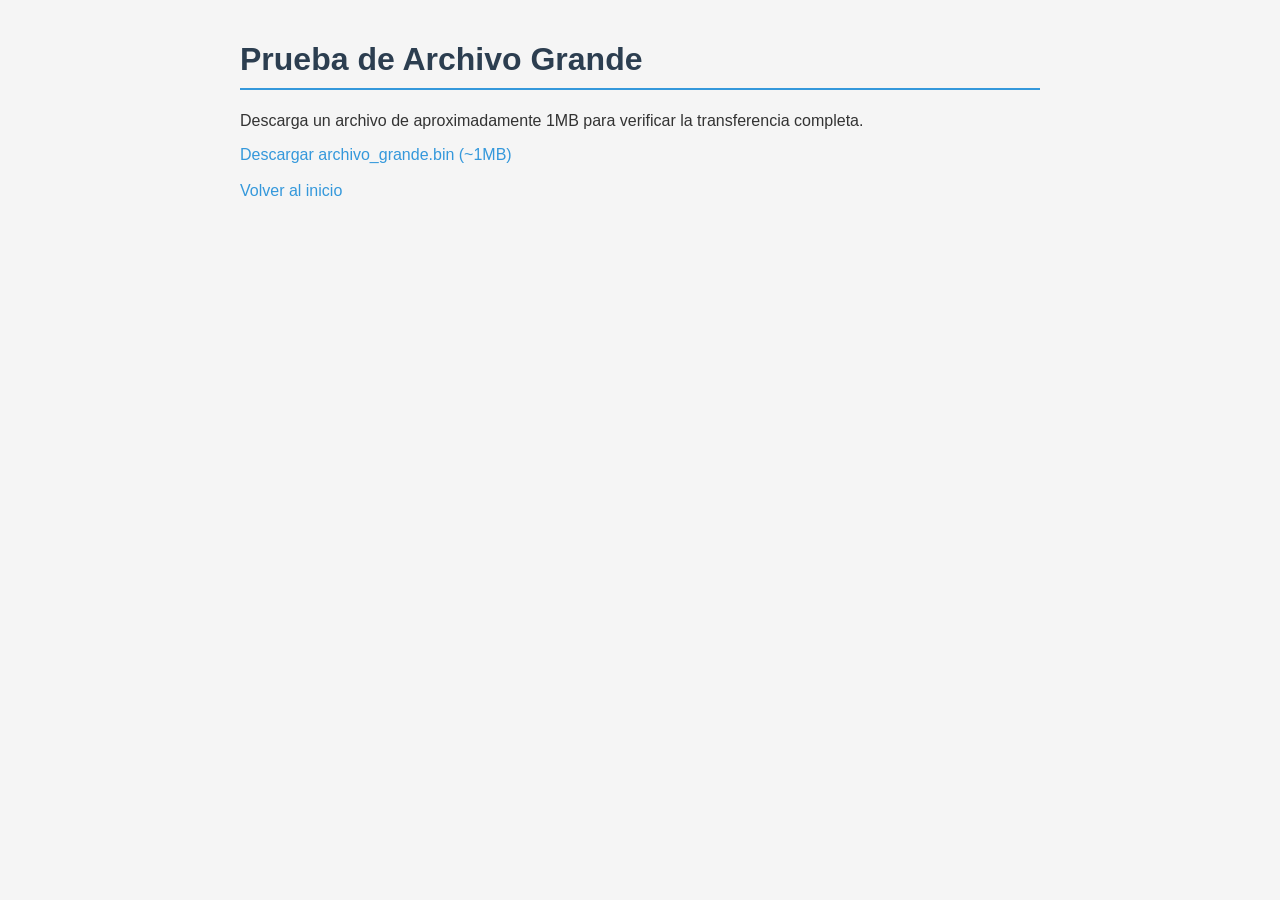
==== webapp/bigfile.html @ fc0e944f "Base structure" ====
<!--
  =============================================================================
  webapp/bigfile.html - Página para probar transferencia de archivos grandes
  =============================================================================

  REQUISITOS QUE DEBE CUMPLIR ESTE ARCHIVO:
    1. Contener un link a un archivo grande (~1MB) en la carpeta files/
    2. Probar que el TWS puede enviar archivos grandes sin cortar la respuesta
    3. Caso de prueba: GET /files/archivo_grande.bin → 200 OK
       Content-Length debe coincidir con el tamaño real del archivo

  PASOS A TOMAR:
    - Crear un archivo de ~1MB en webapp/files/:
      En Linux: dd if=/dev/urandom of=webapp/files/archivo_grande.bin bs=1M count=1
      En Windows (WSL): mismo comando
    - Verificar que se transmite completo comparando tamaños

  CLAVES PARA EL ÉXITO:
    - Este es uno de los casos de prueba más importantes del PDF
    - Si el archivo llega incompleto → problema en el loop de write()
      de http_response.c (no está enviando todos los bytes)
    - Verificar con: curl -o /tmp/test.bin http://IP:8080/files/archivo_grande.bin
      luego: ls -la /tmp/test.bin (debe ser exactamente ~1MB)
    - read() y write() trabajan en bloques de 4096 bytes → el loop debe
      repetir hasta enviar todo el archivo
  =============================================================================
-->
<!DOCTYPE html>
<html lang="es">
<head>
    <meta charset="UTF-8">
    <title>TWS - Archivo Grande</title>
    <link rel="stylesheet" href="css/style.css">
</head>
<body>
    <h1>Prueba de Archivo Grande</h1>
    <p>Descarga un archivo de aproximadamente 1MB para verificar la transferencia completa.</p>
    <a href="files/archivo_grande.bin" download>Descargar archivo_grande.bin (~1MB)</a>
    <br><br>
    <a href="index.html">Volver al inicio</a>
</body>
</html>
---- webapp/css/style.css ----
/*
 * =============================================================================
 * webapp/css/style.css - Hoja de estilos de las páginas de prueba
 * =============================================================================
 *
 * REQUISITOS QUE DEBE CUMPLIR ESTE ARCHIVO:
 *   1. Estilos básicos para las páginas de prueba
 *   2. Probar que el TWS sirve archivos CSS con Content-Type: text/css
 *   3. Caso de prueba: GET /css/style.css → 200 OK, Content-Type: text/css
 *
 * CLAVES PARA EL ÉXITO:
 *   - Si el CSS no se aplica pero el HTML sí carga:
 *     a. Verificar que file_get_content_type() retorna "text/css" para .css
 *     b. Verificar que file_build_path() resuelve bien rutas con subdirectorio
 *   - Este archivo verifica que el TWS maneja rutas tipo /css/style.css
 *     (con subdirectorio) correctamente
 * =============================================================================
 */

body {
    font-family: Arial, Helvetica, sans-serif;
    max-width: 800px;
    margin: 0 auto;
    padding: 20px;
    background-color: #f5f5f5;
    color: #333;
}

h1 {
    color: #2c3e50;
    border-bottom: 2px solid #3498db;
    padding-bottom: 10px;
}

a {
    color: #3498db;
    text-decoration: none;
}

a:hover {
    text-decoration: underline;
}

nav ul {
    list-style: none;
    padding: 0;
}

nav li {
    margin: 8px 0;
}

img {
    margin: 10px;
    border: 1px solid #ddd;
    border-radius: 4px;
    padding: 5px;
}
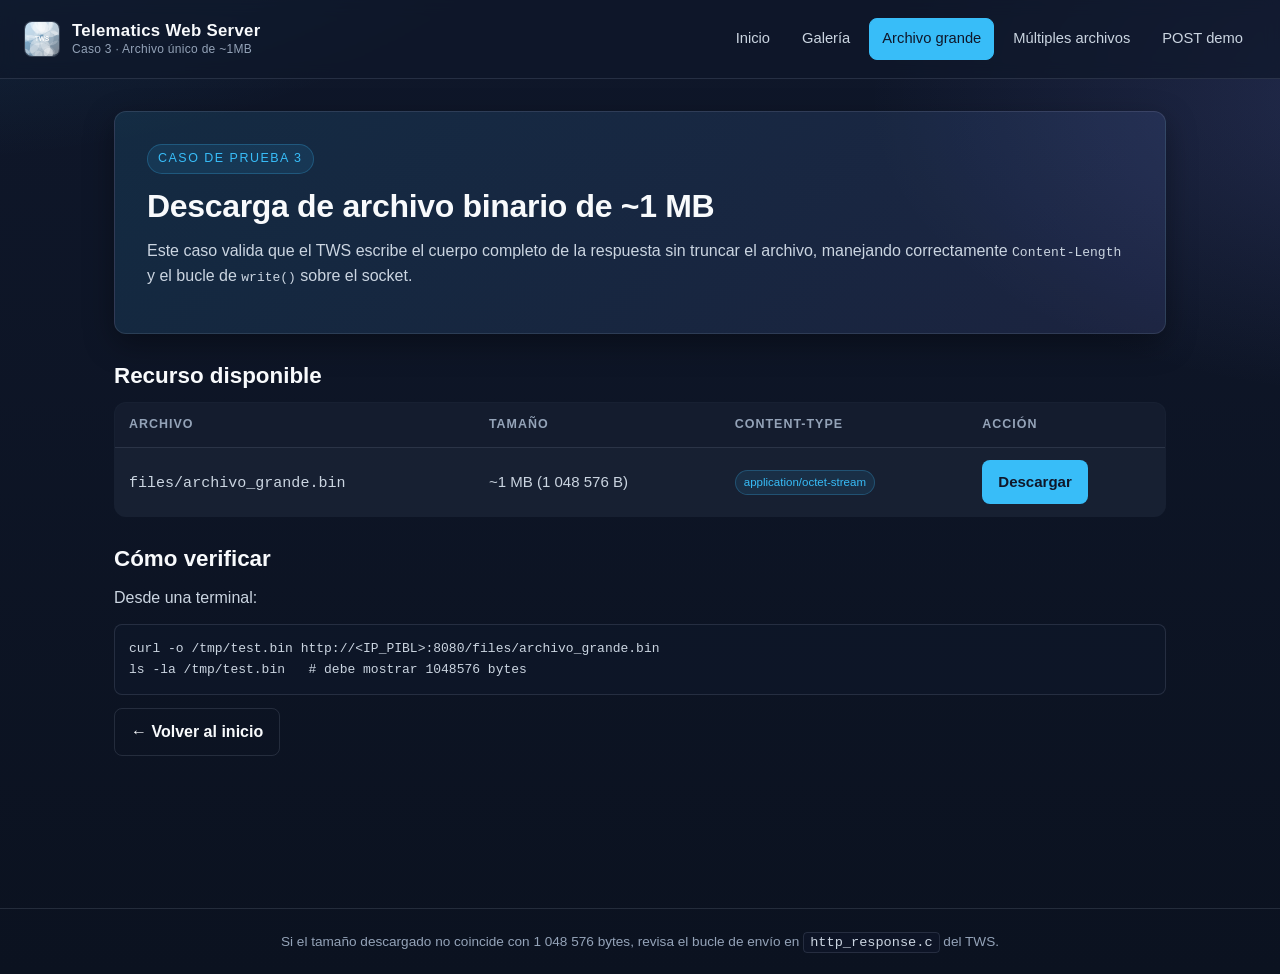
==== commit 1a30d68b: "webapp" ====
--- a/webapp/bigfile.html
+++ b/webapp/bigfile.html
@@ -1,42 +1,74 @@
-<!--
-  =============================================================================
-  webapp/bigfile.html - Página para probar transferencia de archivos grandes
-  =============================================================================
-
-  REQUISITOS QUE DEBE CUMPLIR ESTE ARCHIVO:
-    1. Contener un link a un archivo grande (~1MB) en la carpeta files/
-    2. Probar que el TWS puede enviar archivos grandes sin cortar la respuesta
-    3. Caso de prueba: GET /files/archivo_grande.bin → 200 OK
-       Content-Length debe coincidir con el tamaño real del archivo
-
-  PASOS A TOMAR:
-    - Crear un archivo de ~1MB en webapp/files/:
-      En Linux: dd if=/dev/urandom of=webapp/files/archivo_grande.bin bs=1M count=1
-      En Windows (WSL): mismo comando
-    - Verificar que se transmite completo comparando tamaños
-
-  CLAVES PARA EL ÉXITO:
-    - Este es uno de los casos de prueba más importantes del PDF
-    - Si el archivo llega incompleto → problema en el loop de write()
-      de http_response.c (no está enviando todos los bytes)
-    - Verificar con: curl -o /tmp/test.bin http://IP:8080/files/archivo_grande.bin
-      luego: ls -la /tmp/test.bin (debe ser exactamente ~1MB)
-    - read() y write() trabajan en bloques de 4096 bytes → el loop debe
-      repetir hasta enviar todo el archivo
-  =============================================================================
--->
 <!DOCTYPE html>
 <html lang="es">
 <head>
     <meta charset="UTF-8">
-    <title>TWS - Archivo Grande</title>
+    <meta name="viewport" content="width=device-width, initial-scale=1.0">
+    <title>TWS - Archivo grande (Caso 3)</title>
     <link rel="stylesheet" href="css/style.css">
+    <link rel="icon" type="image/png" href="img/logo.png">
 </head>
 <body>
-    <h1>Prueba de Archivo Grande</h1>
-    <p>Descarga un archivo de aproximadamente 1MB para verificar la transferencia completa.</p>
-    <a href="files/archivo_grande.bin" download>Descargar archivo_grande.bin (~1MB)</a>
-    <br><br>
-    <a href="index.html">Volver al inicio</a>
+    <header class="site-header">
+        <a href="index.html" class="brand">
+            <img src="img/logo.png" alt="Logo TWS">
+            <span class="brand-title">
+                Telematics Web Server
+                <span class="brand-sub">Caso 3 · Archivo único de ~1MB</span>
+            </span>
+        </a>
+        <nav class="top-nav">
+            <a href="index.html">Inicio</a>
+            <a href="gallery.html">Galería</a>
+            <a href="bigfile.html" class="active">Archivo grande</a>
+            <a href="multifiles.html">Múltiples archivos</a>
+            <a href="form.html">POST demo</a>
+        </nav>
+    </header>
+
+    <main class="container">
+        <section class="hero">
+            <span class="tag">Caso de prueba 3</span>
+            <h1>Descarga de archivo binario de ~1 MB</h1>
+            <p>
+                Este caso valida que el TWS escribe el cuerpo completo de la respuesta sin
+                truncar el archivo, manejando correctamente <code>Content-Length</code> y el
+                bucle de <code>write()</code> sobre el socket.
+            </p>
+        </section>
+
+        <h2>Recurso disponible</h2>
+        <table class="files">
+            <thead>
+                <tr>
+                    <th>Archivo</th>
+                    <th>Tamaño</th>
+                    <th>Content-Type</th>
+                    <th>Acción</th>
+                </tr>
+            </thead>
+            <tbody>
+                <tr>
+                    <td><code>files/archivo_grande.bin</code></td>
+                    <td>~1 MB (1 048 576 B)</td>
+                    <td><span class="badge">application/octet-stream</span></td>
+                    <td><a href="files/archivo_grande.bin" class="btn" download>Descargar</a></td>
+                </tr>
+            </tbody>
+        </table>
+
+        <h2>Cómo verificar</h2>
+        <p>Desde una terminal:</p>
+        <pre style="background:rgba(15,23,42,0.7); border:1px solid var(--border); border-radius:8px; padding:14px; overflow:auto;"><code>curl -o /tmp/test.bin http://&lt;IP_PIBL&gt;:8080/files/archivo_grande.bin
+ls -la /tmp/test.bin   # debe mostrar 1048576 bytes</code></pre>
+
+        <p>
+            <a href="index.html" class="btn secondary">← Volver al inicio</a>
+        </p>
+    </main>
+
+    <footer class="site-footer">
+        Si el tamaño descargado no coincide con 1 048 576 bytes, revisa el bucle de envío
+        en <code>http_response.c</code> del TWS.
+    </footer>
 </body>
 </html>
--- a/webapp/css/style.css
+++ b/webapp/css/style.css
@@ -1,39 +1,150 @@
 /*
- * =============================================================================
- * webapp/css/style.css - Hoja de estilos de las páginas de prueba
- * =============================================================================
- *
- * REQUISITOS QUE DEBE CUMPLIR ESTE ARCHIVO:
- *   1. Estilos básicos para las páginas de prueba
- *   2. Probar que el TWS sirve archivos CSS con Content-Type: text/css
- *   3. Caso de prueba: GET /css/style.css → 200 OK, Content-Type: text/css
- *
- * CLAVES PARA EL ÉXITO:
- *   - Si el CSS no se aplica pero el HTML sí carga:
- *     a. Verificar que file_get_content_type() retorna "text/css" para .css
- *     b. Verificar que file_build_path() resuelve bien rutas con subdirectorio
- *   - Este archivo verifica que el TWS maneja rutas tipo /css/style.css
- *     (con subdirectorio) correctamente
- * =============================================================================
+ * webapp/css/style.css
+ * Hoja de estilos para las páginas servidas por el TWS.
+ * Verifica MIME text/css, rutas con subdirectorio y caching del PIBL.
  */
 
+:root {
+    --bg-0: #0f172a;
+    --bg-1: #1e293b;
+    --bg-2: #334155;
+    --fg-0: #f8fafc;
+    --fg-1: #cbd5e1;
+    --fg-2: #94a3b8;
+    --accent: #38bdf8;
+    --accent-2: #818cf8;
+    --success: #34d399;
+    --warning: #fbbf24;
+    --danger: #f87171;
+    --border: rgba(148, 163, 184, 0.18);
+    --card: rgba(30, 41, 59, 0.6);
+    --shadow: 0 10px 30px rgba(0, 0, 0, 0.35);
+    --radius: 12px;
+}
+
+* {
+    box-sizing: border-box;
+}
+
+html, body {
+    margin: 0;
+    padding: 0;
+    min-height: 100%;
+}
+
 body {
-    font-family: Arial, Helvetica, sans-serif;
-    max-width: 800px;
+    font-family: -apple-system, BlinkMacSystemFont, "Segoe UI", Roboto, "Helvetica Neue", Arial, sans-serif;
+    color: var(--fg-1);
+    background:
+        radial-gradient(1200px 600px at -10% -20%, rgba(56, 189, 248, 0.18), transparent 60%),
+        radial-gradient(900px 500px at 110% 10%, rgba(129, 140, 248, 0.18), transparent 60%),
+        linear-gradient(180deg, var(--bg-0), #0b1220);
+    line-height: 1.6;
+    min-height: 100vh;
+}
+
+.container {
+    max-width: 1100px;
     margin: 0 auto;
-    padding: 20px;
-    background-color: #f5f5f5;
-    color: #333;
+    padding: 32px 24px 80px;
+}
+
+header.site-header {
+    display: flex;
+    align-items: center;
+    justify-content: space-between;
+    gap: 16px;
+    padding: 18px 24px;
+    border-bottom: 1px solid var(--border);
+    background: rgba(15, 23, 42, 0.7);
+    backdrop-filter: blur(8px);
+    position: sticky;
+    top: 0;
+    z-index: 10;
+}
+
+.brand {
+    display: flex;
+    align-items: center;
+    gap: 12px;
+    color: var(--fg-0);
+    text-decoration: none;
+    font-weight: 700;
+    letter-spacing: 0.3px;
+}
+
+.brand img {
+    width: 36px;
+    height: 36px;
+    border-radius: 8px;
+    background: var(--bg-1);
+    padding: 0;
+    border: 1px solid var(--border);
+}
+
+.brand .brand-title {
+    font-size: 1.05rem;
+    line-height: 1.2;
+}
+
+.brand .brand-sub {
+    display: block;
+    font-size: 0.75rem;
+    color: var(--fg-2);
+    font-weight: 400;
+}
+
+nav.top-nav {
+    display: flex;
+    gap: 6px;
+    flex-wrap: wrap;
+}
+
+nav.top-nav a {
+    padding: 8px 12px;
+    border-radius: 8px;
+    color: var(--fg-1);
+    text-decoration: none;
+    font-size: 0.92rem;
+    border: 1px solid transparent;
+    transition: background 0.15s ease, border-color 0.15s ease, color 0.15s ease;
+}
+
+nav.top-nav a:hover {
+    color: var(--fg-0);
+    background: rgba(56, 189, 248, 0.08);
+    border-color: var(--border);
+}
+
+nav.top-nav a.active {
+    color: var(--bg-0);
+    background: var(--accent);
+    border-color: var(--accent);
+}
+
+h1, h2, h3 {
+    color: var(--fg-0);
+    margin: 0 0 12px;
+    line-height: 1.25;
 }
 
 h1 {
-    color: #2c3e50;
-    border-bottom: 2px solid #3498db;
-    padding-bottom: 10px;
+    font-size: 2rem;
+    letter-spacing: -0.01em;
+}
+
+h2 {
+    font-size: 1.4rem;
+    margin-top: 28px;
+}
+
+p {
+    margin: 0 0 12px;
+    color: var(--fg-1);
 }
 
 a {
-    color: #3498db;
+    color: var(--accent);
     text-decoration: none;
 }
 
@@ -41,18 +152,241 @@
     text-decoration: underline;
 }
 
-nav ul {
-    list-style: none;
+.hero {
+    background: linear-gradient(135deg, rgba(56, 189, 248, 0.12), rgba(129, 140, 248, 0.12));
+    border: 1px solid var(--border);
+    border-radius: var(--radius);
+    padding: 32px;
+    margin-bottom: 28px;
+    box-shadow: var(--shadow);
+}
+
+.hero .tag {
+    display: inline-block;
+    font-size: 0.78rem;
+    text-transform: uppercase;
+    letter-spacing: 0.12em;
+    color: var(--accent);
+    background: rgba(56, 189, 248, 0.1);
+    padding: 4px 10px;
+    border-radius: 999px;
+    border: 1px solid rgba(56, 189, 248, 0.25);
+    margin-bottom: 12px;
+}
+
+.card-grid {
+    display: grid;
+    grid-template-columns: repeat(auto-fit, minmax(240px, 1fr));
+    gap: 16px;
+    margin-top: 16px;
+}
+
+.card {
+    background: var(--card);
+    border: 1px solid var(--border);
+    border-radius: var(--radius);
+    padding: 20px;
+    transition: transform 0.15s ease, border-color 0.15s ease, box-shadow 0.15s ease;
+    text-decoration: none;
+    color: inherit;
+    display: flex;
+    flex-direction: column;
+    gap: 8px;
+}
+
+.card:hover {
+    transform: translateY(-2px);
+    border-color: rgba(56, 189, 248, 0.4);
+    box-shadow: var(--shadow);
+    text-decoration: none;
+}
+
+.card .num {
+    font-size: 0.78rem;
+    color: var(--accent);
+    letter-spacing: 0.1em;
+    text-transform: uppercase;
+}
+
+.card h3 {
+    margin: 0;
+    color: var(--fg-0);
+    font-size: 1.1rem;
+}
+
+.card .desc {
+    color: var(--fg-2);
+    font-size: 0.92rem;
+}
+
+.gallery {
+    display: grid;
+    grid-template-columns: repeat(auto-fit, minmax(240px, 1fr));
+    gap: 14px;
+    margin: 16px 0 24px;
+}
+
+.gallery figure {
+    margin: 0;
+    background: var(--card);
+    border: 1px solid var(--border);
+    border-radius: var(--radius);
+    overflow: hidden;
+}
+
+.gallery img {
+    display: block;
+    width: 100%;
+    height: 200px;
+    object-fit: cover;
+    border: 0;
+    border-radius: 0;
+    margin: 0;
     padding: 0;
 }
 
-nav li {
-    margin: 8px 0;
-}
-
-img {
-    margin: 10px;
-    border: 1px solid #ddd;
+.gallery figcaption {
+    padding: 10px 12px;
+    color: var(--fg-2);
+    font-size: 0.88rem;
+    border-top: 1px solid var(--border);
+}
+
+.btn {
+    display: inline-flex;
+    align-items: center;
+    gap: 8px;
+    padding: 10px 16px;
+    background: var(--accent);
+    color: var(--bg-0);
+    border-radius: 8px;
+    font-weight: 600;
+    border: 0;
+    cursor: pointer;
+    text-decoration: none;
+    transition: background 0.15s ease, transform 0.15s ease;
+}
+
+.btn:hover {
+    background: #0ea5e9;
+    text-decoration: none;
+    transform: translateY(-1px);
+}
+
+.btn.secondary {
+    background: transparent;
+    color: var(--fg-0);
+    border: 1px solid var(--border);
+}
+
+.btn.secondary:hover {
+    background: rgba(148, 163, 184, 0.08);
+}
+
+table.files {
+    width: 100%;
+    border-collapse: collapse;
+    background: var(--card);
+    border: 1px solid var(--border);
+    border-radius: var(--radius);
+    overflow: hidden;
+}
+
+table.files th, table.files td {
+    text-align: left;
+    padding: 12px 14px;
+    border-bottom: 1px solid var(--border);
+    font-size: 0.94rem;
+}
+
+table.files thead th {
+    color: var(--fg-2);
+    font-weight: 600;
+    font-size: 0.78rem;
+    text-transform: uppercase;
+    letter-spacing: 0.08em;
+    background: rgba(15, 23, 42, 0.4);
+}
+
+table.files tr:last-child td {
+    border-bottom: 0;
+}
+
+.badge {
+    display: inline-block;
+    font-size: 0.72rem;
+    padding: 2px 8px;
+    border-radius: 999px;
+    background: rgba(56, 189, 248, 0.1);
+    color: var(--accent);
+    border: 1px solid rgba(56, 189, 248, 0.25);
+}
+
+.badge.warn {
+    background: rgba(251, 191, 36, 0.1);
+    color: var(--warning);
+    border-color: rgba(251, 191, 36, 0.25);
+}
+
+.badge.ok {
+    background: rgba(52, 211, 153, 0.1);
+    color: var(--success);
+    border-color: rgba(52, 211, 153, 0.25);
+}
+
+form.demo {
+    display: grid;
+    gap: 12px;
+    background: var(--card);
+    border: 1px solid var(--border);
+    border-radius: var(--radius);
+    padding: 20px;
+    max-width: 560px;
+}
+
+form.demo label {
+    font-size: 0.85rem;
+    color: var(--fg-2);
+}
+
+form.demo input,
+form.demo textarea {
+    width: 100%;
+    padding: 10px 12px;
+    background: rgba(15, 23, 42, 0.7);
+    color: var(--fg-0);
+    border: 1px solid var(--border);
+    border-radius: 8px;
+    font-family: inherit;
+    font-size: 0.95rem;
+}
+
+form.demo input:focus,
+form.demo textarea:focus {
+    outline: 2px solid var(--accent);
+    border-color: var(--accent);
+}
+
+footer.site-footer {
+    margin-top: 60px;
+    padding: 22px 24px;
+    border-top: 1px solid var(--border);
+    color: var(--fg-2);
+    font-size: 0.85rem;
+    text-align: center;
+}
+
+footer.site-footer code {
+    color: var(--fg-1);
+    background: rgba(15, 23, 42, 0.6);
+    padding: 2px 6px;
     border-radius: 4px;
-    padding: 5px;
-}
+    border: 1px solid var(--border);
+}
+
+@media (max-width: 640px) {
+    h1 { font-size: 1.6rem; }
+    .hero { padding: 22px; }
+    nav.top-nav a { padding: 6px 10px; font-size: 0.86rem; }
+    .gallery img { height: 160px; }
+}
